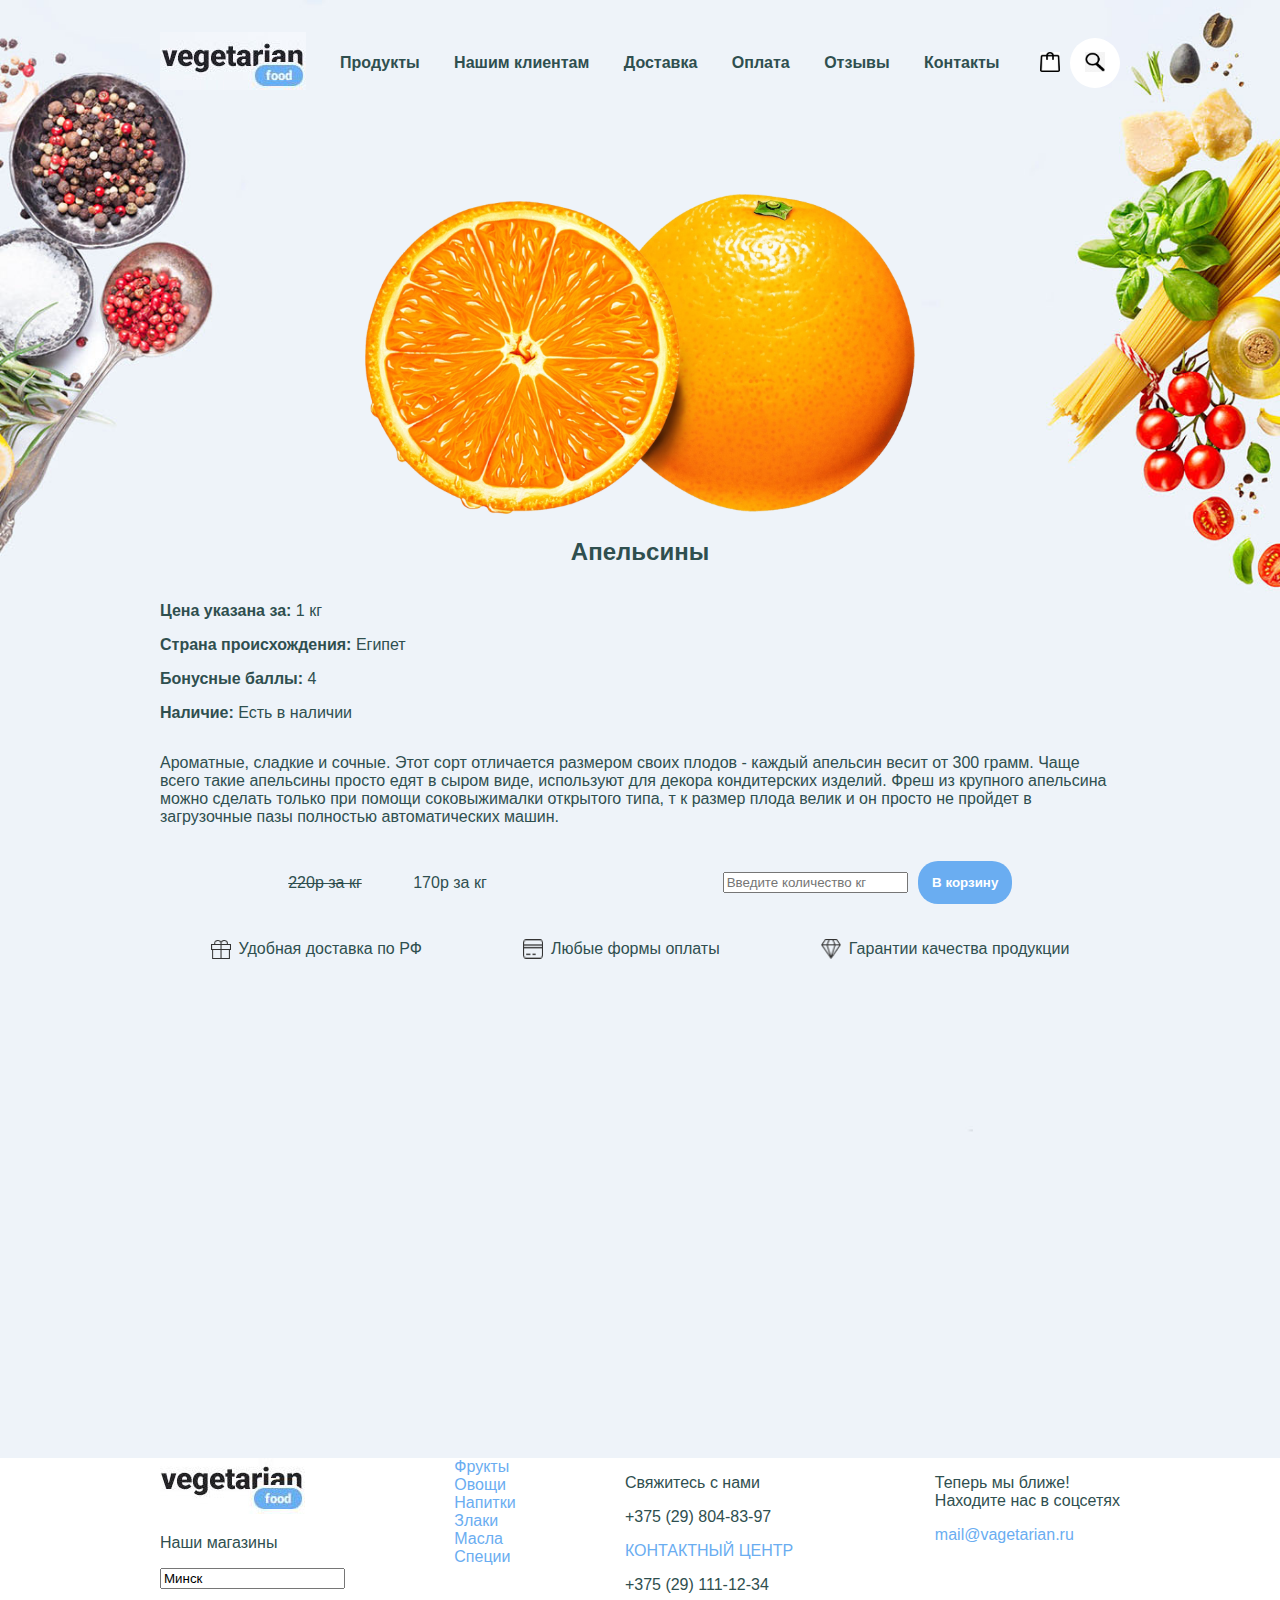
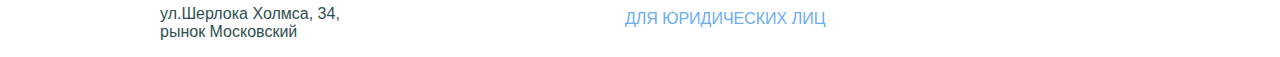
==== card/index.html @ f7757e93 "veg" ====
<!DOCTYPE HTMl>
<html lang="ru">

<head>
    <meta charset="utf-8" />
    <meta name="viewport" content="width=device-width, initial-scale=1.0">
    <title>Vegetarian food</title>
    <link rel="stylesheet" href="../css/style.css" />
    <link rel="stylesheet" type="text/css" href="../slider/slick-1.8.1/slick/slick.css" />
    <link rel="stylesheet" type="text/css" href="../slider/slick-1.8.1/slick/slick-theme.css" />


    <script type="text/javascript" src="../js/jquery/jquery-3.4.1.min.js"></script>
    <script type="text/javascript" src="../js/jquery/jquery-migrate-3.1.0.js"></script>
    <script type="text/javascript" src="../slider/slick-1.8.1/slick/slick.js"></script>
    <script type="text/javascript" src="../slider/slick-1.8.1/slick/slick.min.js"></script>
    <script src="../js/common.js"></script>
</head>

<body>
    <header>
        <div class="container">
            <div class="header-logo logo">
                <a href="../index.html">
                    <img src="../img/logo2.jpg" alt="" class="logo__img">
                </a>
            </div>
            <nav class="header-menu">
                <a href="../products/index.html">Продукты</a>
                <a href="">Нашим клиентам</a>
                <a href="">Доставка</a>
                <a href="">Оплата</a>
                <a href="">Отзывы</a>
                <a href="">Контакты</a>
            </nav>
            <div class="header-btns">
                <button class="header-btns__busket busket">
                    <img src="../img/busket.png" alt="" class="busket__img">
                </button>
                <button class="_theme-btn-white search">
                    <img src="../img/search.png" alt="" class="search__img">
                </button>
            </div>
        </div>
    </header>

    <main class="card_main">
        <div class="container">
            <article class="card">
                <section class="card_image">
                    <img src="../img/orange.png" alt="" srcset="">
                </section>

                <section class="card_text">
                    <h2 class="card_text_title">Апельсины</h2>
                    <div class="card_text_info">
                        <p><span class="card_text_info_bold">Цена указана за:</span> 1 кг</p>
                        <p><span class="card_text_info_bold">Страна происхождения:</span> Египет</p>
                        <p><span class="card_text_info_bold">Бонусные баллы:</span> 4</p>
                        <p><span class="card_text_info_bold">Наличие:</span> Есть в наличии</p>
                    </div>
                    <p class="card_text_subinfo">
                        Ароматные, сладкие и сочные. Этот сорт отличается размером своих плодов - каждый апельсин весит от 300 грамм. Чаще всего такие апельсины просто едят в сыром виде, используют для декора кондитерских изделий. Фреш из крупного апельсина можно сделать только
                        при помощи соковыжималки открытого типа, т к размер плода велик и он просто не пройдет в загрузочные пазы полностью автоматических машин.
                    </p>
                </section>

                <section class="card_sideinfo">
                    <div class="card_sideinfo_price">
                        <p class="card_sideinfo_price_first">220р за кг</p>
                        <p class="card_sideinfo_price_second">170р за кг</p>
                    </div>

                    <div class="card_sideinfo_buttons">
                        <form action="" method="POST">
                            <input class="num_product" type="text" name="num_product" id="" placeholder="Введите количество кг" required>
                            <input class="to_bucket _theme-btn" type="submit" value="В корзину">
                        </form>
                    </div>
                </section>

                <section class="card_advantages">
                    <div class="card_sidebar_advantage">
                        <img src="../img/gift.png" alt="" srcset="">
                        <p class="card_sidebar_advantage_text">Удобная доставка по РФ</p>
                    </div>

                    <div class="card_sidebar_advantage">
                        <img src="../img/bank_card.png" alt="" srcset="">
                        <p class="card_sidebar_advantage_text">Любые формы оплаты</p>
                    </div>

                    <div class="card_sidebar_advantage">
                        <img src="../img/jewelry.png" alt="" srcset="">
                        <p class="card_sidebar_advantage_text">Гарантии качества продукции</p>
                    </div>
                </section>
            </article>

            <article class="video">
                <div class="video_content">
                    <iframe width="560" height="315" src="https://www.youtube.com/embed/qL4DkyEAYHY" frameborder="0" allow="accelerometer; autoplay; encrypted-media; gyroscope; picture-in-picture" allowfullscreen></iframe>
                </div>
            </article>
        </div>
    </main>

    <footer>
        <div class="container">
            <article class="footer-block">
                <section class="footer-geo">
                    <div class="logo">
                        <a href="../index.html">
                            <img src="../img/logo.jpg" alt="" class="logo__img">
                        </a>
                    </div>
                    <p class="footer-geo__text">Наши магазины</p>
                    <input type="text" class="footer-geo__town" value="Минск">
                    <div class="geo-address">
                        <i class="geo-address-icon"></i>
                        <p class="geo-address__text">ул.Шерлока Холмса, 34,<br> рынок Московский</p>
                    </div>
                </section>
                <section class="footer-assortiment">
                    <a href="" class="footer-assortiment__a">Фрукты</a>
                    <a href="" class="footer-assortiment__a">Овощи</a>
                    <a href="" class="footer-assortiment__a">Напитки</a>
                    <a href="" class="footer-assortiment__a">Злаки</a>
                    <a href="" class="footer-assortiment__a">Масла</a>
                    <a href="" class="footer-assortiment__a">Специи</a>
                </section>
                <section class="footer-contacts1">
                    <p>Свяжитесь с нами</p>
                    <p class="footer-contacts1__number">+375 (29) 804-83-97</p>
                    <a href="">КОНТАКТНЫЙ ЦЕНТР</a>
                    <p class="footer-contacts1__number">+375 (29) 111-12-34</p>
                    <a href="">ДЛЯ ЮРИДИЧЕСКИХ ЛИЦ</a>
                </section>
                <section class="footer-contacts2">
                    <div class="contacts-icons">
                        <i></i>
                        <i></i>
                        <i></i>
                    </div>
                    <p>Теперь мы ближе!<br>Находите нас в соцсетях</p>
                    <div class="contacts-mail">
                        <i></i>
                        <a href="">mail@vagetarian.ru</a>
                    </div>
                </section>
            </article>
        </div>
    </footer>
</body></html>
---- css/style.css ----
html,
body {
    margin: 0;
    padding: 0;
}

body {
    background-image: url(../img/bg.jpg);
    background-repeat: no-repeat;
    background-size: 100%;
    background-color: #eef3f9;
    font-family: 'Roboto', sans-serif;
    color: darkslategray;
}

.container {
    width: 960px;
    margin: 0 auto;
}

a {
    color: #6aadf1;
    text-decoration: none;
}

header {
    margin: 2em 0;
    display: flex;
    justify-content: space-between;
    align-items: center;
}

header .container {
    display: flex;
    justify-content: space-between;
    align-items: center;
}

.header-menu a {
    color: darkslategray;
    text-decoration: none;
    font-weight: bold;
    margin: 15px;
}

.header-btns__busket {
    border: 0;
    background: 0;
}

.busket__img,
.search__img,
._theme-btn-look-img {
    width: 20px;
    height: 20px;
    margin: 0 auto;
}

/*Стили для главной*/

.main-head .card-basket .card-busket__btn {
    position: absolute;
    top: 210px;
    left: 55px;
}

._theme-btn-white {
    background-color: white;
    border: 0;
    height: 50px;
    width: 50px;
    border-radius: 50%;
    cursor: pointer;
}

.main-title {
    text-align: center;
    margin-bottom: 50px;
}

.main-title__h1 {
    font-size: 1.5em;
    font-weight: 200;
    margin-bottom: 0;
}

.main-title__description {
    font-size: 12px;

}

.main-select {
    margin-bottom: 30px;
}

.card-slider {
    margin-left: 10px;
}

.discounts-information {
    background-color: #eef3f9;
    display: flex;
    justify-content: space-between;
    align-items: center;
    border-radius: 15px;
    height: 180px;
    margin: 80px 0;
}

.recipes {
    margin: 0 auto;
}

.recipe-head {
    display: flex;
    justify-content: space-between;
    align-items: center;
}

.recipe-card {
    display: block;
    height: 322px;
    margin-bottom: 15px;
}

.recipe-card__img {
    width: 310px;
    height: 210px;
    border-radius: 5px;
}

.recipe-body {
    display: flex;
    flex-direction: column;
}

.recipe-row {
    display: flex;
    flex-direction: row;
    flex-wrap: wrap;
    justify-content: space-between;
    align-items: center;
}

.recipe-card-text {
    display: flex;
    align-items: center;
}

.recipe-card__h3 {
    max-width: 240px;
    margin: 0;
}

.client {
    background-image: url(../img/abstract.png);
    background-repeat: no-repeat;
    background-size: 100%;
}

.client-card {
    height: 450px;
    padding: 50px 0 0 0;
}

.client-card-body {
    display: flex;
    justify-content: space-between;
    margin-top: 45px;
}

.client-card-example {
    width: 460px;
    display: flex;
    flex-direction: column;
    border-radius: 7px;
    align-items: center;
    background-color: #eef3f9;
    padding-bottom: 40px;
}

.client-text {
    display: flex;
}

.client-button {
    position: relative;
}

.client-button__btn {
    border-top: solid 5px white;
    position: absolute;
    right: -52px;
    bottom: -55px;
}

.client-description {
    text-align: center;
}

.client-questions {
    position: relative;
    display: flex;
    height: 337px;
}

.questions-left {
    display: flex;
    flex-direction: column;
    justify-content: center;
    margin-right: 100px;
}

.questions-input {
    background-color: white;
    color: darkgrey;
    border: 0;
    border-radius: 3px;
    padding: 22px;
    width: 222px;
}

.questions-img__img {
    display: block;
    position: absolute;
    z-index: 20;
    height: 380px;
    width: 220px;
    bottom: 1px;
}

.audio {
    position: fixed;
    width: 100%;
    height: 60px;
    bottom: 0;
    left: 0;
    background: 0;
    z-index: 10000;
}

.audio audio {
    width: 100%;
}

/*Заканчиваются стили для главной*/


.products-select {
    display: flex;
    justify-content: space-between;
    margin-bottom: 1em;
}

.products-selection {
    display: flex;
    align-items: center;
    justify-content: center;
    flex-wrap: wrap;
}

.products-selection__btn {
    margin: 7px;
    background-color: white;
    color: lightslategray;
}

._theme-btn {
    background-color: #6aadf1;
    color: white;
    font-weight: bold;
    border: 0;
    border-radius: 20px;
    cursor: pointer;
    padding: 14px;
}

.products-cards {
    display: flex;
    flex-wrap: wrap;
    justify-content: space-between;
}

.product-card {
    background-color: #fff;
    border-radius: 15px;
    width: 196px;
    margin-bottom: 2.2em;
    position: relative;
    display: flex;
    flex-direction: column;
    justify-content: space-between;
    align-items: center;

}

.card-tags {
    margin: 10px 0;
}

.card-tags__discount {
    background-color: #fd8b4d;
    color: white;
    font-weight: bold;
    border: 0;
    border-radius: 3px;
}

.card-tags__popular {
    background-color: #6aadf1;
    color: white;
    font-weight: bold;
    border: 0;
    border-radius: 3px;
}

.card-img {
    height: 100px;
    width: 150px;
    cursor: pointer;
}

.card-img img {
    height: 100px;
    width: 150px;
}

.card-description {
    text-align: center;
}

.card-name {
    margin-bottom: 3px;
    font-weight: bold;
}

.card-cost {
    font-size: 12px;
    margin-bottom: 30px;
    margin-top: 0;
}

.busket {
    cursor: pointer;
}

.busket:hover {
    background-color: #6aadf1;
}

.card-busket__btn {
    position: absolute;
    top: 193px;
    left: 70px;
    background-color: white;
    border: 0;
    height: 50px;
    width: 50px;
    border-radius: 50%;
}

.discounts {
    background-image: url(../img/discounts.jpg);
    background-size: 100%;
    background-repeat: no-repeat;
    background-color: #fff;
}

.discounts-product {
    display: flex;
    flex-direction: column;
    justify-content: space-between;
}

.discounts-title {
    display: flex;
    justify-content: space-between;
    align-items: center;
}

.discounts-title-button__btn,
.history-header__btn ._theme-btn-blue {
    background-color: #6aadf1;
    color: white;
}

.discounts-body {
    display: flex;
    justify-content: space-between;
    flex-wrap: wrap;
    margin-bottom: 40px;
}

.discounts-cards1,
.discounts-cards2,
.discounts-cards3 {
    display: flex;
    flex-direction: column;
}

.discounts-cards2,
.discounts-cards3 {
    margin-left: 20px;
}

.discount-card {
    display: flex;
    border: solid 2px #eef2f5;
    border-radius: 10px;
    background-color: #fff;
    margin-top: 20px;
}

hr {
    width: 20px;
    align-self: flex-start;
}

.discount-card-big {
    background-color: #eef3f9;
    flex-direction: column;
}

.discount-card__img {
    height: 100px;
    width: 100px;
}

#img-popular {
    height: 150px;
    width: 260px;
}

.discount-card-text__title {
    font-weight: bold;
}

.discount-card-btn {
    display: flex;
    flex-direction: column;
    align-items: flex-end;

}

._theme-section-btn-look {
    margin: 0 auto;
}

._theme-btn-look {
    display: flex;
    align-items: center;
    justify-content: space-evenly;
    background-color: #8ad377;
    border: 0;
    border-radius: 20px;
    padding: 14px;
    margin: 0 auto;
    color: white;
    font-weight: bold;
}

.history {
    width: 1148px;
    height: 320px;
    margin: 0 auto;
}

.history-article {
    display: flex;
    flex-direction: column;
    justify-content: space-around;
    height: 240px;
}

.history-header {
    display: flex;
    justify-content: space-between;
    align-items: center;
}

.multiple-item {
    background-color: #fff;
    margin-right: 1em;
    border-radius: 15px;
    padding: 10px;
}

.slider-fruits {
    width: 80px;
    height: 80px;
    margin: 0 auto;
}

/* Тут начинаются стили для карточки товара */

.card {
    margin-bottom: 100px;
}

.card_main {
    margin: 100px 0 65px;
}

.card_image {
    text-align: center;
}

.card_image img {
    width: 550px;
}

.card_text {
    display: flex;
    flex-direction: column;
}

.card_text_title {
    text-align: center;
}

.card_text_info_bold {
    font-weight: bold;
}

.card_sideinfo {
    display: flex;
    justify-content: space-around;
}

.card_sideinfo_price {
    display: flex;
    width: 250px;
    justify-content: space-around;
}

.card_sideinfo_price_first {
    text-decoration: line-through;
}

.card_sideinfo_buttons {
    display: flex;
    width: 300px;
}

.card_sideinfo_buttons form {
    display: flex;
    align-items: center;
    width: 100%;
    justify-content: space-around;
}

.card_advantages {
    display: flex;
    justify-content: space-around;
}

.card_sidebar_advantage {
    display: flex;
}

.card_sidebar_advantage img {
    width: 20px;
    height: 20px;
    align-self: center;
}

.card_sidebar_advantage_text {
    align-self: center;
    margin-left: 0.5em;
}

.card_text,
.card_sideinfo {
    margin-bottom: 1em;
}

.video_content {
    text-align: center;
}


/* Тут заканчиваются стили для карточки товара */


footer {
    background-color: #fff;
}

.footer-block {
    display: flex;
    justify-content: space-between;
    flex-wrap: wrap;
}

.footer-assortiment {
    display: flex;
    flex-direction: column;
}

@media (max-width: 1200px) {
    .container {
        width: 960px;
    }

    .history {
        width: 1080px;
    }
}

@media (max-width: 992px) {
    .container {
        width: 720px;
    }

    .history {
        width: 840px;
    }

    .questions-img {
        display: none;
    }
}

@media (max-width: 768px) {
    .container {
        width: 540px;
    }

    .history {
        width: 660px;
    }

    .questions-img {
        display: none;
    }
}

@media (max-width: 540px) {
    .container {
        width: auto;
    }

    .history {
        width: auto;
    }

    .questions-img {
        display: none;
    }
}
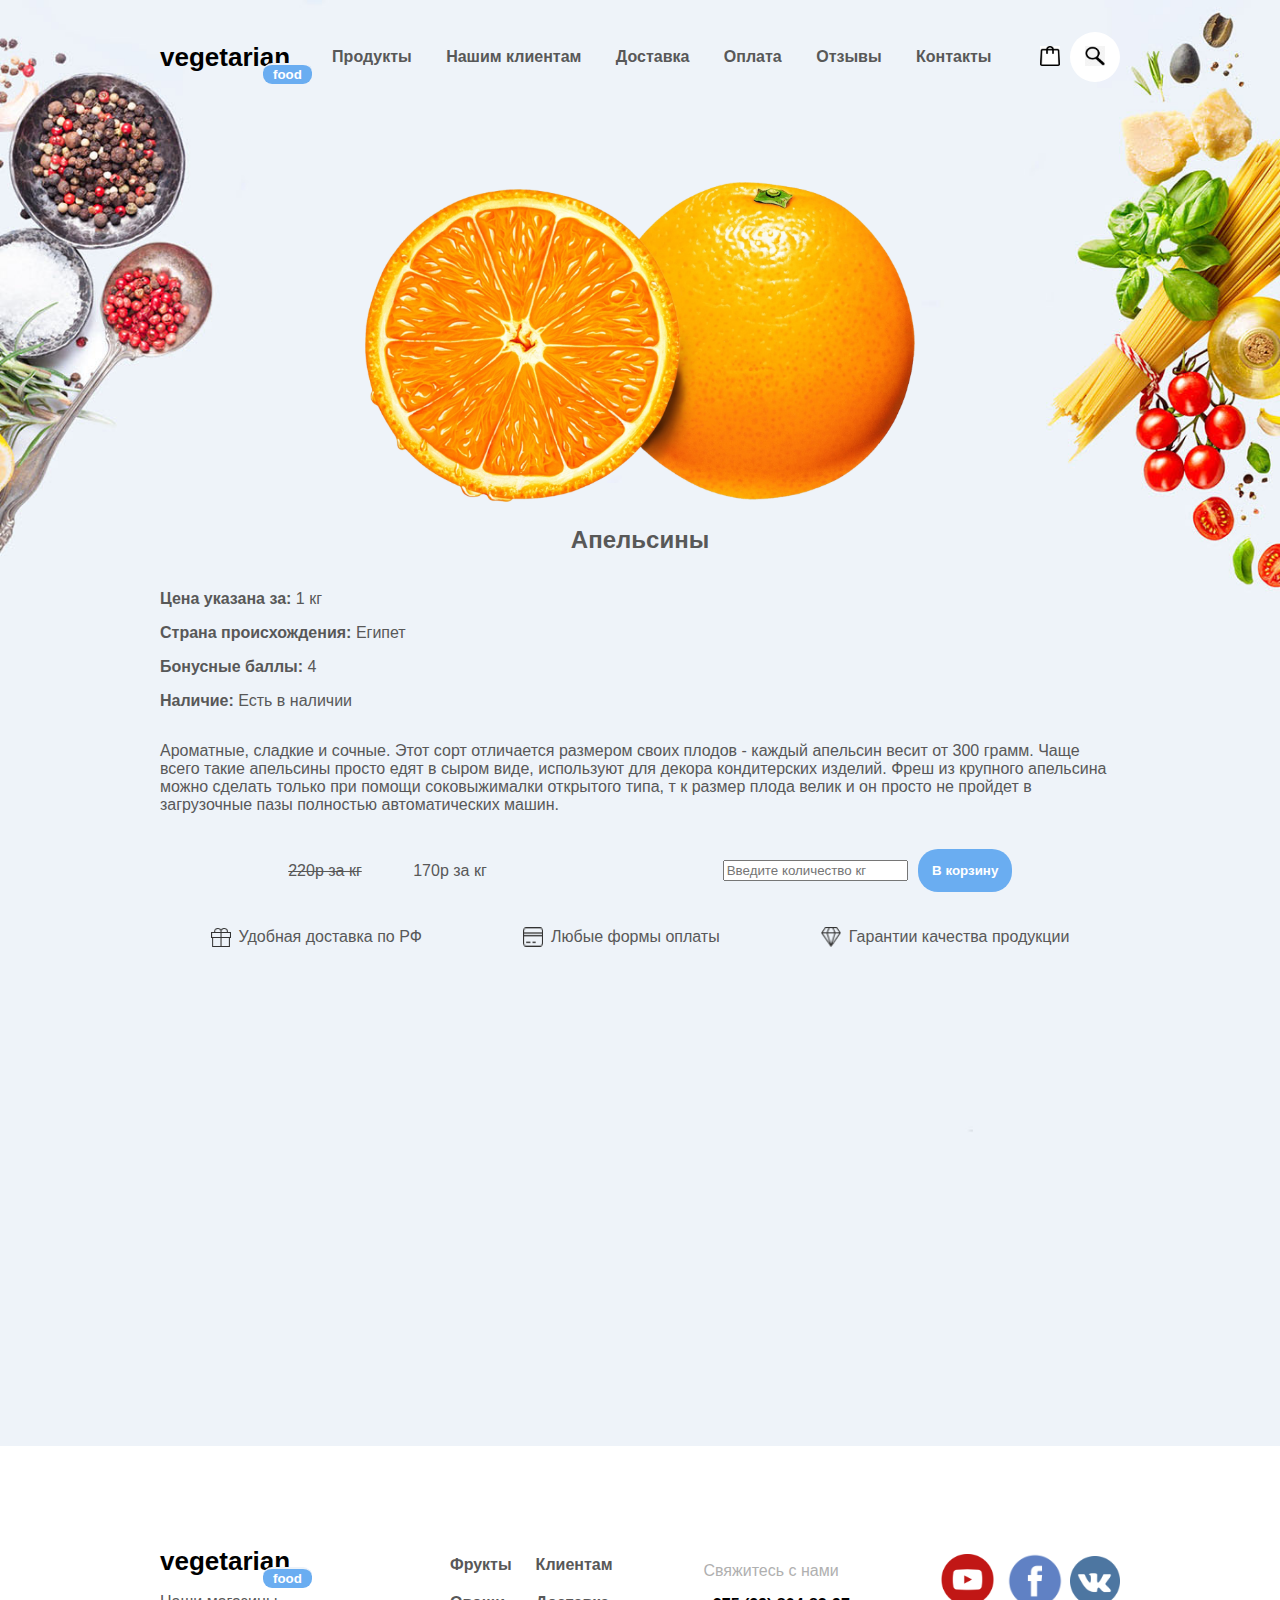
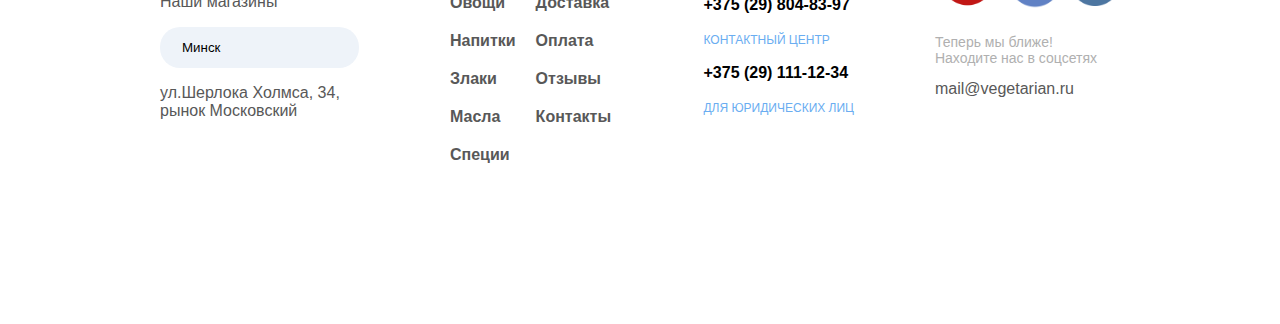
==== commit f6bef0b3: "veg_two" ====
--- a/card/index.html
+++ b/card/index.html
@@ -8,6 +8,7 @@
     <link rel="stylesheet" href="../css/style.css" />
     <link rel="stylesheet" type="text/css" href="../slider/slick-1.8.1/slick/slick.css" />
     <link rel="stylesheet" type="text/css" href="../slider/slick-1.8.1/slick/slick-theme.css" />
+    <link rel="stylesheet" href="/fonts/Proxima%20Nova.ttf">
 
 
     <script type="text/javascript" src="../js/jquery/jquery-3.4.1.min.js"></script>
@@ -20,10 +21,9 @@
 <body>
     <header>
         <div class="container">
-            <div class="header-logo logo">
-                <a href="../index.html">
-                    <img src="../img/logo2.jpg" alt="" class="logo__img">
-                </a>
+            <div class="logo">
+                <a href="../index.html" class="logo__a">vegetarian</a>
+                <a href="../index.html"><button class="logo__btn">food</button></a>
             </div>
             <nav class="header-menu">
                 <a href="../products/index.html">Продукты</a>
@@ -110,9 +110,8 @@
             <article class="footer-block">
                 <section class="footer-geo">
                     <div class="logo">
-                        <a href="../index.html">
-                            <img src="../img/logo.jpg" alt="" class="logo__img">
-                        </a>
+                        <a href="../index.html" class="logo__a">vegetarian</a>
+                        <a href="../index.html"><button class="logo__btn">food</button></a>
                     </div>
                     <p class="footer-geo__text">Наши магазины</p>
                     <input type="text" class="footer-geo__town" value="Минск">
@@ -122,15 +121,25 @@
                     </div>
                 </section>
                 <section class="footer-assortiment">
-                    <a href="" class="footer-assortiment__a">Фрукты</a>
-                    <a href="" class="footer-assortiment__a">Овощи</a>
-                    <a href="" class="footer-assortiment__a">Напитки</a>
-                    <a href="" class="footer-assortiment__a">Злаки</a>
-                    <a href="" class="footer-assortiment__a">Масла</a>
-                    <a href="" class="footer-assortiment__a">Специи</a>
+                    <div class="footer-assortiment1">
+                        <a href="" class="footer-assortiment__a _theme-footer-text">Фрукты</a>
+                        <a href="" class="footer-assortiment__a _theme-footer-text">Овощи</a>
+                        <a href="" class="footer-assortiment__a _theme-footer-text">Напитки</a>
+                        <a href="" class="footer-assortiment__a _theme-footer-text">Злаки</a>
+                        <a href="" class="footer-assortiment__a _theme-footer-text">Масла</a>
+                        <a href="" class="footer-assortiment__a _theme-footer-text">Специи</a>
+                    </div>
+                    <div class="footer-assortiment2">
+                        <a href="" class="footer-assortiment__a _theme-footer-text">Клиентам</a>
+                        <a href="" class="footer-assortiment__a _theme-footer-text">Доставка</a>
+                        <a href="" class="footer-assortiment__a _theme-footer-text">Оплата</a>
+                        <a href="" class="footer-assortiment__a _theme-footer-text">Отзывы</a>
+                        <a href="" class="footer-assortiment__a _theme-footer-text">Контакты</a>
+                    </div>
+
                 </section>
                 <section class="footer-contacts1">
-                    <p>Свяжитесь с нами</p>
+                    <p class="_theme-light-p footer-contacts1__text">Свяжитесь с нами</p>
                     <p class="footer-contacts1__number">+375 (29) 804-83-97</p>
                     <a href="">КОНТАКТНЫЙ ЦЕНТР</a>
                     <p class="footer-contacts1__number">+375 (29) 111-12-34</p>
@@ -138,17 +147,25 @@
                 </section>
                 <section class="footer-contacts2">
                     <div class="contacts-icons">
-                        <i></i>
-                        <i></i>
-                        <i></i>
+                        <i>
+                            <img src="../img/youtube.png" alt="" class="contacts-icons__youtube contacts-icons__img">
+                        </i>
+                        <i>
+                            <img src="../img/facebook.png" alt="" class="contacts-icons__facebook contacts-icons__img">
+                        </i>
+                        <i>
+                            <img src="../img/vk.png" alt="" class="contacts-icons__vk contacts-icons__img">
+                        </i>
                     </div>
-                    <p>Теперь мы ближе!<br>Находите нас в соцсетях</p>
+                    <p class="_theme-light-p footer-contacts2__text">Теперь мы ближе!<br>Находите нас в соцсетях</p>
                     <div class="contacts-mail">
                         <i></i>
-                        <a href="">mail@vagetarian.ru</a>
+                        <a class="contacts-mail__a" href="">mail@vegetarian.ru</a>
                     </div>
                 </section>
             </article>
         </div>
     </footer>
-</body></html>+</body>
+
+</html>
--- a/css/style.css
+++ b/css/style.css
@@ -9,8 +9,8 @@
     background-repeat: no-repeat;
     background-size: 100%;
     background-color: #eef3f9;
-    font-family: 'Roboto', sans-serif;
-    color: darkslategray;
+    font-family: 'Proxima Nova', sans-serif;
+    color: #585858;
 }
 
 .container {
@@ -19,10 +19,22 @@
 }
 
 a {
+    /*    color: #6aadf1;*/
+    text-decoration: none;
+    cursor: pointer;
+}
+._theme-title{
+    color: #303030;
+    font-size: 22px;
+    font-weight: bold;
+    margin-bottom: 0;
+}
+._theme-description{
     color: #6aadf1;
-    text-decoration: none;
-}
-
+    font-weight: 700;
+    font-size: 11px;
+    letter-spacing: 3px;
+}
 header {
     margin: 2em 0;
     display: flex;
@@ -36,8 +48,32 @@
     align-items: center;
 }
 
+.logo {
+    position: relative;
+}
+
+.logo__a {
+    font-size: 26px;
+    font-weight: 800;
+    color: black;
+}
+
+.logo__btn {
+    border: 0;
+    border-top: solid 2px #eef3f9;
+    border-radius: 9px;
+    padding: 2px 10px;
+    color: white;
+    font-weight: bold;
+    background-color: #6aadf1;
+    position: absolute;
+    bottom: -11px;
+    left: 103px;
+    cursor: pointer;
+}
+
 .header-menu a {
-    color: darkslategray;
+    color: #585858;
     text-decoration: none;
     font-weight: bold;
     margin: 15px;
@@ -79,14 +115,10 @@
 }
 
 .main-title__h1 {
-    font-size: 1.5em;
+    color: #303030;
+    font-size: 1.7em;
     font-weight: 200;
     margin-bottom: 0;
-}
-
-.main-title__description {
-    font-size: 12px;
-
 }
 
 .main-select {
@@ -105,6 +137,24 @@
     border-radius: 15px;
     height: 180px;
     margin: 80px 0;
+}
+
+.discounts-information-img {
+    display: flex;
+    position: relative;
+}
+
+.discounts-information-img__img1 {
+    width: 150px;
+    height: 180px;
+}
+
+.discounts-information-img__img2 {
+    position: absolute;
+    width: 200px;
+    height: 250px;
+    bottom: -114px;
+    left: -195px;
 }
 
 .recipes {
@@ -587,6 +637,8 @@
 }
 
 .footer-block {
+    padding-top: 100px;
+    padding-bottom: 150px;
     display: flex;
     justify-content: space-between;
     flex-wrap: wrap;
@@ -594,7 +646,73 @@
 
 .footer-assortiment {
     display: flex;
-    flex-direction: column;
+    justify-content: space-between;
+}
+
+.footer-assortiment1,
+.footer-assortiment2 {
+    display: flex;
+    flex-direction: column;
+}
+
+._theme-footer-text {
+    color: #585858;
+    font-weight: bold;
+}
+
+.footer-assortiment__a {
+    margin: 10px;
+}
+
+.footer-geo__town {
+    background-color: #eef3f9;
+    border: 0;
+    border-radius: 20px;
+    padding: 13px 0 13px 22px;
+}
+
+.footer-contacts1__number {
+    color: black;
+    font-weight: bold;
+}
+
+.contacts-icons {
+    display: flex;
+    justify-content: center;
+    align-items: center;
+}
+
+.contacts-icons__youtube {
+    width: 65px;
+    height: 53px;
+}
+
+.contacts-icons__facebook {
+    width: 70px;
+    height: 70px;
+}
+
+.contacts-icons__vk {
+    width: 50px;
+    height: 50px;
+}
+
+._theme-light-p {
+    font-size: 16px;
+    color: #B0B0B0;
+}
+
+.footer-contacts2 p {
+    font-size: 14px;
+}
+
+.footer-contacts1 a {
+    font-size: 12px;
+    color: #6aadf1;
+}
+
+.contacts-mail__a {
+    color: #585858;
 }
 
 @media (max-width: 1200px) {
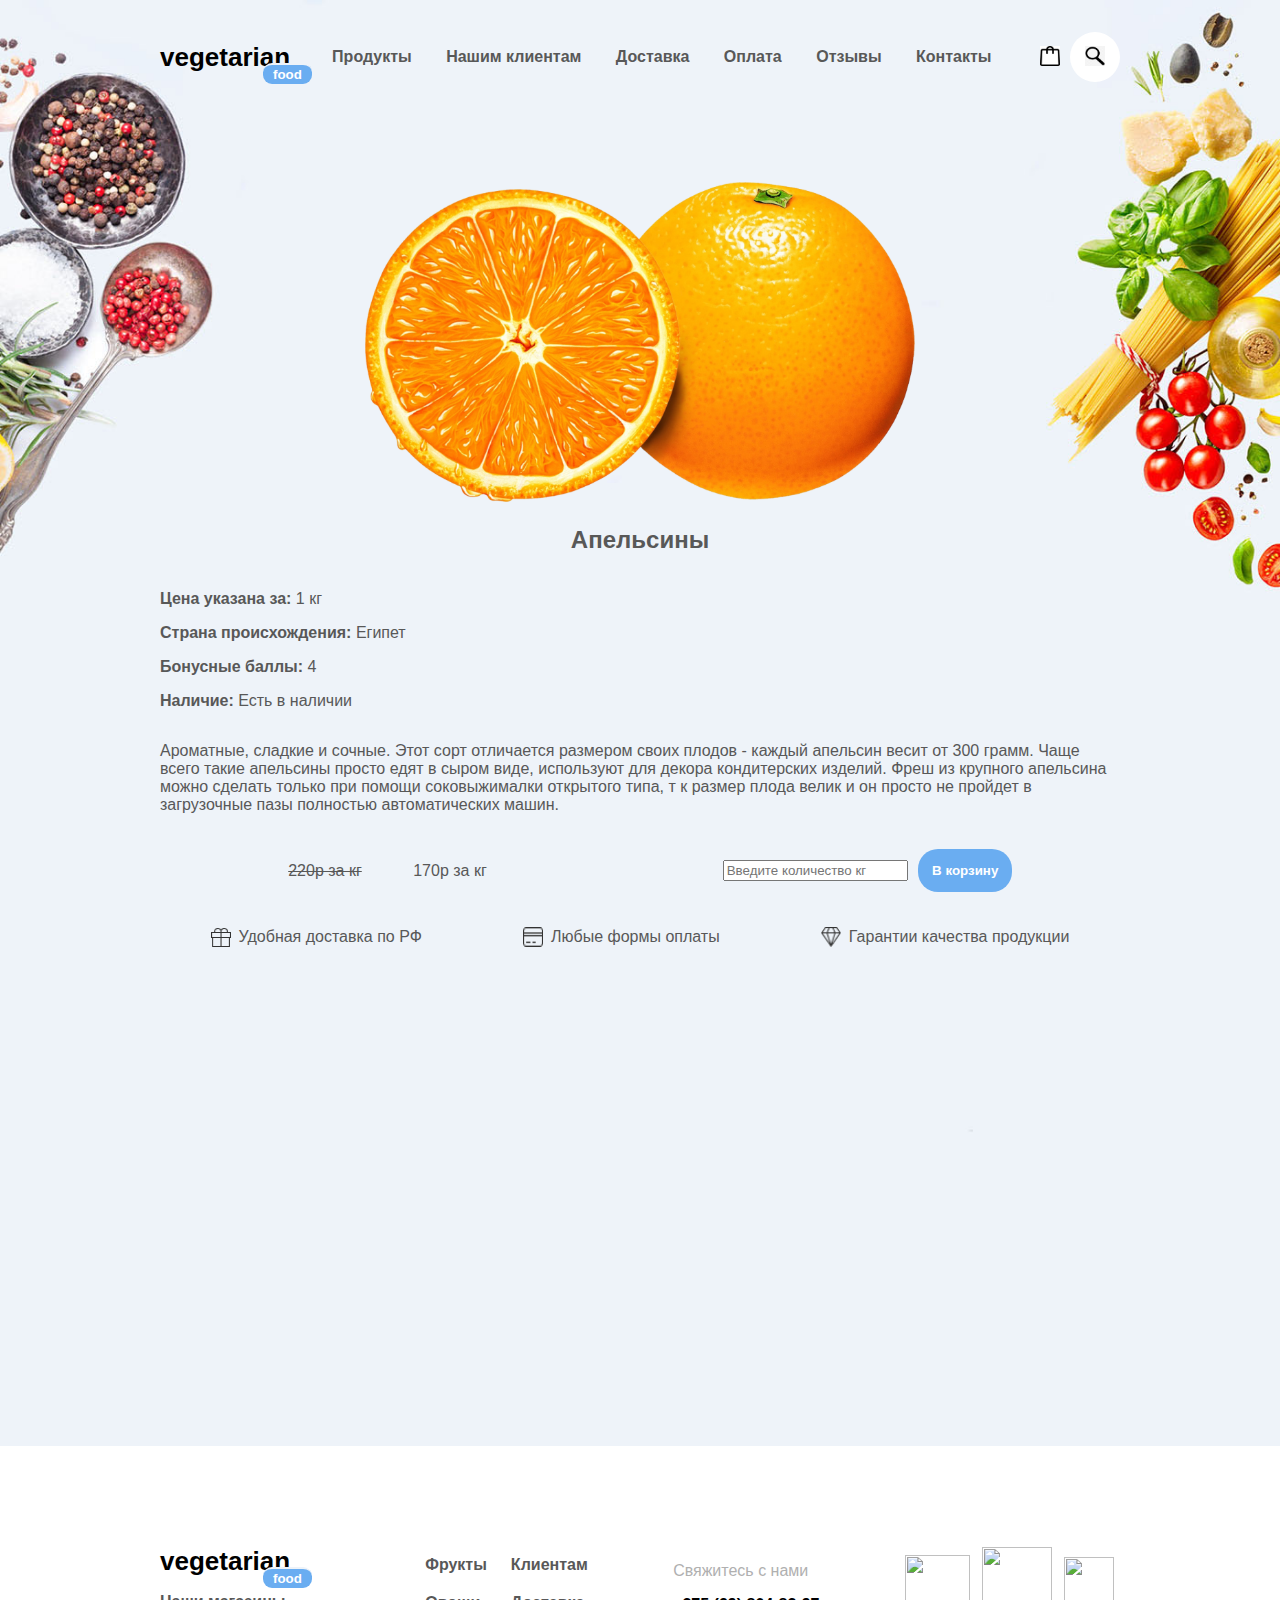
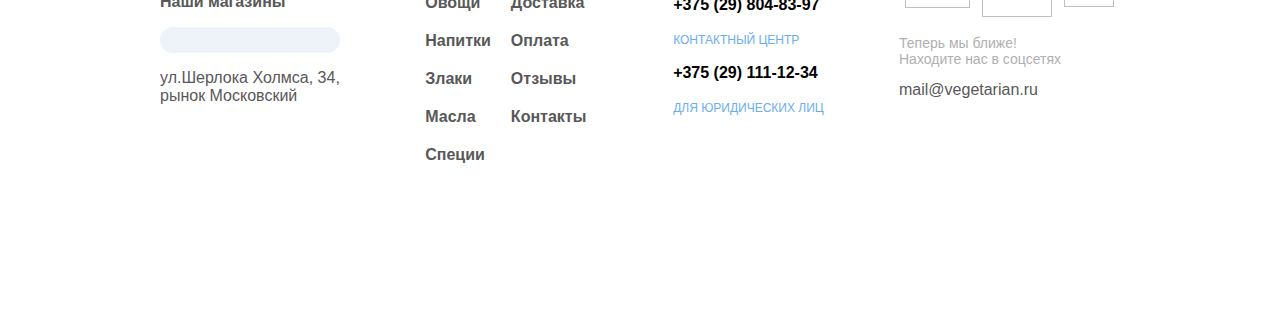
==== commit 058e2c8b: "veg_four" ====
--- a/card/index.html
+++ b/card/index.html
@@ -34,7 +34,7 @@
                 <a href="">Контакты</a>
             </nav>
             <div class="header-btns">
-                <button class="header-btns__busket busket">
+                <button class="header-btns__busket">
                     <img src="../img/busket.png" alt="" class="busket__img">
                 </button>
                 <button class="_theme-btn-white search">
@@ -110,11 +110,11 @@
             <article class="footer-block">
                 <section class="footer-geo">
                     <div class="logo">
-                        <a href="../index.html" class="logo__a">vegetarian</a>
-                        <a href="../index.html"><button class="logo__btn">food</button></a>
+                        <a href="#" class="logo__a">vegetarian</a>
+                        <a href="#"><button class="logo__btn">food</button></a>
                     </div>
-                    <p class="footer-geo__text">Наши магазины</p>
-                    <input type="text" class="footer-geo__town" value="Минск">
+                    <p class="footer-geo__text _theme-footer-text">Наши магазины</p>
+                    <div class="footer-geo__town" id="user-city"></div>
                     <div class="geo-address">
                         <i class="geo-address-icon"></i>
                         <p class="geo-address__text">ул.Шерлока Холмса, 34,<br> рынок Московский</p>
@@ -147,15 +147,21 @@
                 </section>
                 <section class="footer-contacts2">
                     <div class="contacts-icons">
-                        <i>
-                            <img src="../img/youtube.png" alt="" class="contacts-icons__youtube contacts-icons__img">
-                        </i>
-                        <i>
-                            <img src="../img/facebook.png" alt="" class="contacts-icons__facebook contacts-icons__img">
-                        </i>
-                        <i>
-                            <img src="../img/vk.png" alt="" class="contacts-icons__vk contacts-icons__img">
-                        </i>
+                        <button class="contacts-icons__btn">
+                            <i>
+                                <img src="img/youtube.png" alt="" class="contacts-icons__youtube contacts-icons__img">
+                            </i>
+                        </button>
+                        <button class="contacts-icons__btn">
+                            <i>
+                                <img src="img/facebook.png" alt="" class="contacts-icons__facebook contacts-icons__img">
+                            </i>
+                        </button>
+                        <button class="contacts-icons__btn">
+                            <i>
+                                <img src="img/vk.png" alt="" class="contacts-icons__vk contacts-icons__img">
+                            </i>
+                        </button>
                     </div>
                     <p class="_theme-light-p footer-contacts2__text">Теперь мы ближе!<br>Находите нас в соцсетях</p>
                     <div class="contacts-mail">
--- a/css/style.css
+++ b/css/style.css
@@ -19,22 +19,74 @@
 }
 
 a {
-    /*    color: #6aadf1;*/
     text-decoration: none;
     cursor: pointer;
 }
-._theme-title{
+
+button {
+    cursor: pointer;
+}
+
+._theme-title {
     color: #303030;
     font-size: 22px;
     font-weight: bold;
     margin-bottom: 0;
 }
-._theme-description{
+
+._theme-description {
     color: #6aadf1;
     font-weight: 700;
     font-size: 11px;
     letter-spacing: 3px;
 }
+
+._theme-text-dark {
+    color: #303030;
+}
+
+._theme-a-blue {
+    color: #6aadf1;
+}
+
+._theme-light-p {
+    color: #B0B0B0;
+}
+
+._theme-btn {
+    background-color: #6aadf1;
+    color: white;
+    font-weight: bold;
+    border: 0;
+    border-radius: 20px;
+    padding: 14px;
+}
+
+._theme-btn-white {
+    background-color: white;
+    border: 0;
+    height: 50px;
+    width: 50px;
+    border-radius: 50%;
+}
+
+._theme-section-btn-look {
+    margin: 0 auto;
+}
+
+._theme-btn-look {
+    display: flex;
+    align-items: center;
+    justify-content: space-evenly;
+    background-color: #8ad377;
+    border: 0;
+    border-radius: 20px;
+    padding: 14px;
+    margin: 0 auto;
+    color: white;
+    font-weight: bold;
+}
+
 header {
     margin: 2em 0;
     display: flex;
@@ -69,7 +121,6 @@
     position: absolute;
     bottom: -11px;
     left: 103px;
-    cursor: pointer;
 }
 
 .header-menu a {
@@ -92,21 +143,13 @@
     margin: 0 auto;
 }
 
+
 /*Стили для главной*/
 
 .main-head .card-basket .card-busket__btn {
     position: absolute;
     top: 210px;
     left: 55px;
-}
-
-._theme-btn-white {
-    background-color: white;
-    border: 0;
-    height: 50px;
-    width: 50px;
-    border-radius: 50%;
-    cursor: pointer;
 }
 
 .main-title {
@@ -132,7 +175,6 @@
 .discounts-information {
     background-color: #eef3f9;
     display: flex;
-    justify-content: space-between;
     align-items: center;
     border-radius: 15px;
     height: 180px;
@@ -145,8 +187,18 @@
 }
 
 .discounts-information-img__img1 {
+    transform: scale(-1, 1);
     width: 150px;
     height: 180px;
+}
+
+.discounts-information__p {
+    font-size: 14px;
+    margin: 20px;
+}
+
+.main-information {
+    margin: 0 60px;
 }
 
 .discounts-information-img__img2 {
@@ -154,11 +206,15 @@
     width: 200px;
     height: 250px;
     bottom: -114px;
-    left: -195px;
+    left: -47px;
 }
 
 .recipes {
     margin: 0 auto;
+}
+
+.recipe {
+    margin: 60px 0 60px 0;
 }
 
 .recipe-head {
@@ -194,12 +250,33 @@
 
 .recipe-card-text {
     display: flex;
-    align-items: center;
+    justify-content: space-between;
+    align-items: center;
+    font-size: 12px;
+    font-weight: bold;
+}
+
+.recipe-category {
+    display: flex;
+    align-items: baseline;
+}
+
+.recipe-card__like {
+    background: 0;
+    border: solid 1px grey;
+    padding: 10px 10px 5px 10px;
+    border-radius: 50%;
+}
+
+.recipe-card__like-img {
+    width: 15px;
+    height: 15px;
 }
 
 .recipe-card__h3 {
     max-width: 240px;
     margin: 0;
+    font-weight: normal;
 }
 
 .client {
@@ -220,17 +297,47 @@
 }
 
 .client-card-example {
+    position: relative;
     width: 460px;
     display: flex;
     flex-direction: column;
-    border-radius: 7px;
+    border-radius: 12px;
     align-items: center;
     background-color: #eef3f9;
     padding-bottom: 40px;
 }
 
+.client__hr {
+    margin-top: 5%;
+    background-color: #65b0f3;
+    border: 0;
+    width: 50px;
+    height: 2px;
+}
+
 .client-text {
     display: flex;
+    align-items: center;
+}
+
+.client-text__p {
+    text-align: end;
+}
+
+.client-text__price {
+    display: flex;
+    align-items: baseline;
+}
+
+.client-text__cost {
+    color: #65b0f3;
+    font-size: 40px;
+    margin-left: 30px;
+}
+
+.client-text__rub {
+    color: #65b0f3;
+    margin-left: 5px;
 }
 
 .client-button {
@@ -248,6 +355,10 @@
     text-align: center;
 }
 
+.client-description__p {
+    margin-top: 0;
+}
+
 .client-questions {
     position: relative;
     display: flex;
@@ -259,6 +370,10 @@
     flex-direction: column;
     justify-content: center;
     margin-right: 100px;
+}
+
+.questions-left__title {
+    margin: 0;
 }
 
 .questions-input {
@@ -266,8 +381,20 @@
     color: darkgrey;
     border: 0;
     border-radius: 3px;
-    padding: 22px;
+    padding: 17px;
     width: 222px;
+    margin-right: 20px;
+}
+
+.questions-input::placeholder {
+    color: #B0B0B0;
+}
+
+.send-questions {
+    padding: 17px;
+    border: 0;
+    border-radius: 3px;
+    font-weight: bold;
 }
 
 .questions-img__img {
@@ -293,8 +420,21 @@
     width: 100%;
 }
 
+
 /*Заканчиваются стили для главной*/
 
+.crumbs {
+    display: flex;
+    align-items: center;
+}
+
+.crumb {
+    margin: 0 10px;
+}
+
+.crumb:first-child {
+    margin: 0 10px 0 0;
+}
 
 .products-select {
     display: flex;
@@ -315,14 +455,9 @@
     color: lightslategray;
 }
 
-._theme-btn {
+.products-selection__btn:hover {
     background-color: #6aadf1;
     color: white;
-    font-weight: bold;
-    border: 0;
-    border-radius: 20px;
-    cursor: pointer;
-    padding: 14px;
 }
 
 .products-cards {
@@ -341,7 +476,6 @@
     flex-direction: column;
     justify-content: space-between;
     align-items: center;
-
 }
 
 .card-tags {
@@ -371,8 +505,13 @@
 }
 
 .card-img img {
-    height: 100px;
-    width: 150px;
+    height: 112px;
+    width: 134px;
+}
+
+#card-orange__img {
+    height: 80px;
+    width: 134px;
 }
 
 .card-description {
@@ -391,7 +530,7 @@
 }
 
 .busket {
-    cursor: pointer;
+    border: solid 1px lightgrey;
 }
 
 .busket:hover {
@@ -409,6 +548,41 @@
     border-radius: 50%;
 }
 
+.pagination {
+    display: flex;
+    justify-content: center;
+    margin: 20px 0 70px 0;
+}
+
+.pagination__btn {
+    border: 0;
+    background: 0;
+    border-radius: 50%;
+    height: 50px;
+    width: 50px;
+    font-weight: bold;
+}
+
+.pagination__a {
+    color: #303030;
+}
+
+.pagination__btn:hover {
+    background-color: #8ad377;
+}
+
+.pagination__btn:hover>.pagination__a {
+    color: white;
+}
+
+#active {
+    background-color: #8ad377;
+}
+
+#active>.pagination__a {
+    color: white;
+}
+
 .discounts {
     background-image: url(../img/discounts.jpg);
     background-size: 100%;
@@ -429,7 +603,8 @@
 }
 
 .discounts-title-button__btn,
-.history-header__btn ._theme-btn-blue {
+.history-header__btn,
+._theme-btn-blue {
     background-color: #6aadf1;
     color: white;
 }
@@ -455,15 +630,37 @@
 
 .discount-card {
     display: flex;
+    width: 300px;
+    justify-content: space-around;
     border: solid 2px #eef2f5;
     border-radius: 10px;
     background-color: #fff;
     margin-top: 20px;
 }
 
-hr {
+.discount-card-description__hr {
     width: 20px;
     align-self: flex-start;
+}
+
+.discount-card-text {
+    display: flex;
+    justify-content: space-between;
+}
+
+.discount-card-prices__price1 {
+    margin: 0;
+    font-size: 14px;
+    color: indianred;
+}
+
+.price2 {
+    display: flex;
+    font-size: 14px;
+}
+
+.price2__price2 {
+    color: black;
 }
 
 .discount-card-big {
@@ -476,37 +673,23 @@
     width: 100px;
 }
 
+.discounts-button__btn {
+    margin-bottom: 70px;
+}
+
 #img-popular {
     height: 150px;
     width: 260px;
 }
 
 .discount-card-text__title {
-    font-weight: bold;
+    font-weight: 400;
 }
 
 .discount-card-btn {
     display: flex;
     flex-direction: column;
     align-items: flex-end;
-
-}
-
-._theme-section-btn-look {
-    margin: 0 auto;
-}
-
-._theme-btn-look {
-    display: flex;
-    align-items: center;
-    justify-content: space-evenly;
-    background-color: #8ad377;
-    border: 0;
-    border-radius: 20px;
-    padding: 14px;
-    margin: 0 auto;
-    color: white;
-    font-weight: bold;
 }
 
 .history {
@@ -533,7 +716,19 @@
     margin-right: 1em;
     border-radius: 15px;
     padding: 10px;
-}
+    cursor: pointer;
+}
+
+.multiple-item:hover {
+    background-image: url(../img/abstract.png);
+}
+
+
+/*
+.multiple-item:hover > .slider-fruits{
+    display: none;
+}
+*/
 
 .slider-fruits {
     width: 80px;
@@ -541,6 +736,7 @@
     margin: 0 auto;
 }
 
+
 /* Тут начинаются стили для карточки товара */
 
 .card {
@@ -631,7 +827,6 @@
 
 /* Тут заканчиваются стили для карточки товара */
 
-
 footer {
     background-color: #fff;
 }
@@ -669,6 +864,7 @@
     border: 0;
     border-radius: 20px;
     padding: 13px 0 13px 22px;
+    color: #B0B0B0;
 }
 
 .footer-contacts1__number {
@@ -680,6 +876,11 @@
     display: flex;
     justify-content: center;
     align-items: center;
+}
+
+.contacts-icons__btn {
+    background: 0;
+    border: 0;
 }
 
 .contacts-icons__youtube {
@@ -697,11 +898,6 @@
     height: 50px;
 }
 
-._theme-light-p {
-    font-size: 16px;
-    color: #B0B0B0;
-}
-
 .footer-contacts2 p {
     font-size: 14px;
 }
@@ -719,7 +915,6 @@
     .container {
         width: 960px;
     }
-
     .history {
         width: 1080px;
     }
@@ -729,12 +924,10 @@
     .container {
         width: 720px;
     }
-
     .history {
         width: 840px;
     }
-
-    .questions-img {
+    .unvisible {
         display: none;
     }
 }
@@ -743,12 +936,10 @@
     .container {
         width: 540px;
     }
-
     .history {
         width: 660px;
     }
-
-    .questions-img {
+    .unvisible {
         display: none;
     }
 }
@@ -757,12 +948,16 @@
     .container {
         width: auto;
     }
-
     .history {
         width: auto;
     }
-
-    .questions-img {
+    .unvisible {
         display: none;
     }
 }
+
+.main-slider .slick-current,
+.multiple-items .slick-current {
+    opacity: 0.5;
+    transition: 0.5s opacity linear;
+}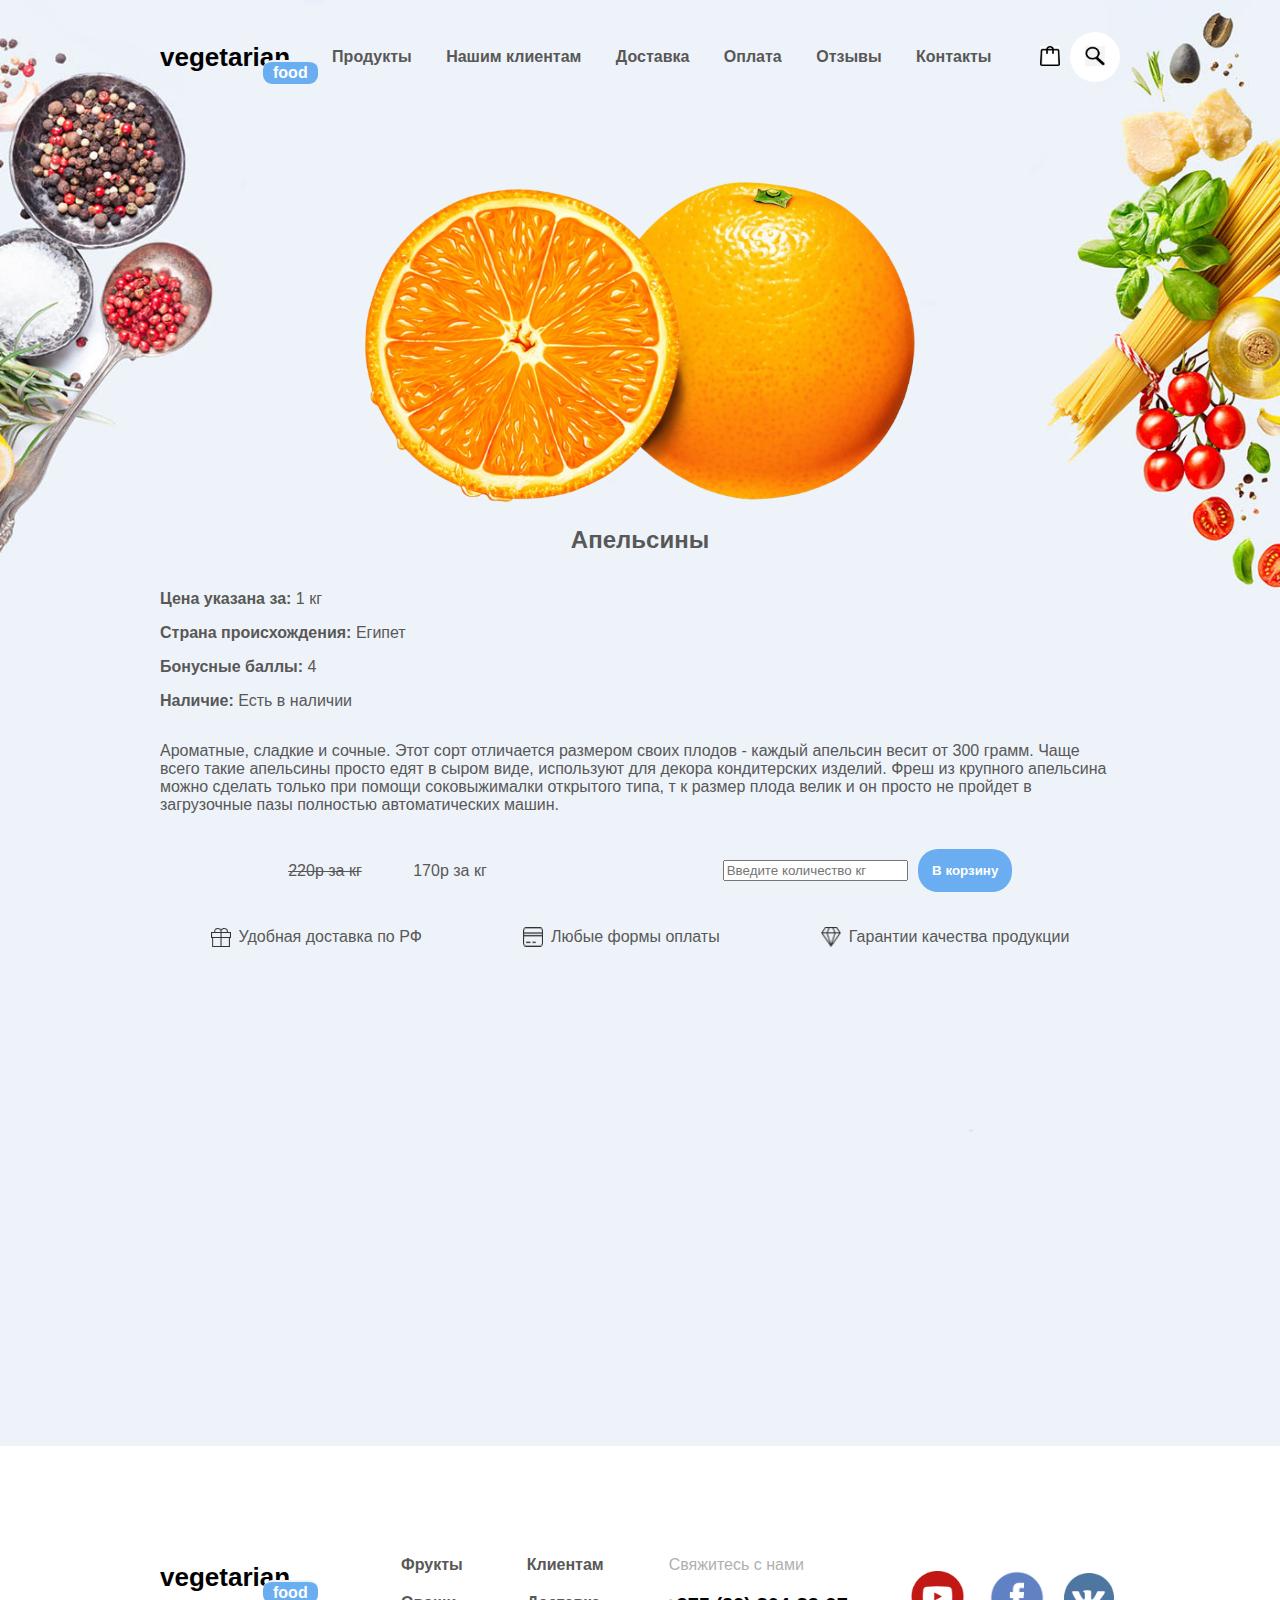
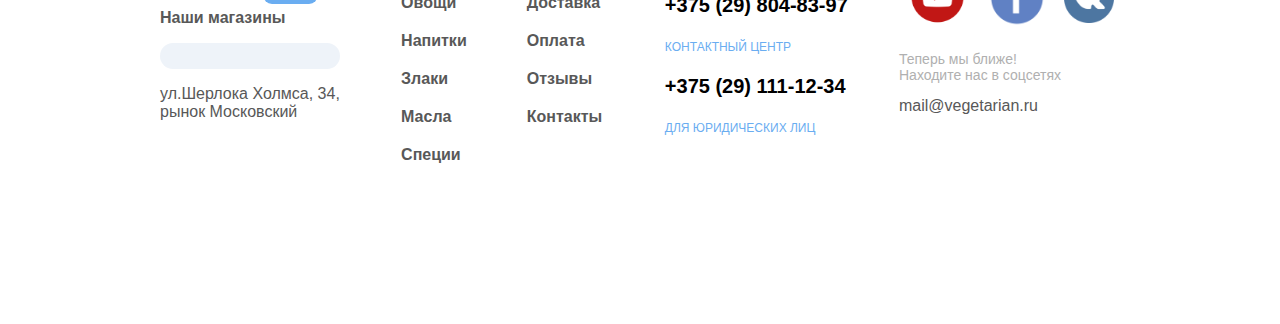
==== commit 8b6618cb: "veg_five" ====
--- a/card/index.html
+++ b/card/index.html
@@ -23,7 +23,7 @@
         <div class="container">
             <div class="logo">
                 <a href="../index.html" class="logo__a">vegetarian</a>
-                <a href="../index.html"><button class="logo__btn">food</button></a>
+                <a href="../index.html" class="logo__btn">food</a>
             </div>
             <nav class="header-menu">
                 <a href="../products/index.html">Продукты</a>
@@ -35,10 +35,10 @@
             </nav>
             <div class="header-btns">
                 <button class="header-btns__busket">
-                    <img src="../img/busket.png" alt="" class="busket__img">
+                    <img src="../img/busket.png" alt="Корзина" class="busket__img">
                 </button>
                 <button class="_theme-btn-white search">
-                    <img src="../img/search.png" alt="" class="search__img">
+                    <img src="../img/search.png" alt="Поиск" class="search__img">
                 </button>
             </div>
         </div>
@@ -48,7 +48,7 @@
         <div class="container">
             <article class="card">
                 <section class="card_image">
-                    <img src="../img/orange.png" alt="" srcset="">
+                    <img src="../img/orange.png" alt="Апельсины" srcset="">
                 </section>
 
                 <section class="card_text">
@@ -81,17 +81,17 @@
 
                 <section class="card_advantages">
                     <div class="card_sidebar_advantage">
-                        <img src="../img/gift.png" alt="" srcset="">
+                        <img src="../img/gift.png" alt="Удобная доставка по РФ" srcset="">
                         <p class="card_sidebar_advantage_text">Удобная доставка по РФ</p>
                     </div>
 
                     <div class="card_sidebar_advantage">
-                        <img src="../img/bank_card.png" alt="" srcset="">
+                        <img src="../img/bank_card.png" alt="Любые формы оплаты" srcset="">
                         <p class="card_sidebar_advantage_text">Любые формы оплаты</p>
                     </div>
 
                     <div class="card_sidebar_advantage">
-                        <img src="../img/jewelry.png" alt="" srcset="">
+                        <img src="../img/jewelry.png" alt="Гарантии качества продукции" srcset="">
                         <p class="card_sidebar_advantage_text">Гарантии качества продукции</p>
                     </div>
                 </section>
@@ -109,69 +109,111 @@
         <div class="container">
             <article class="footer-block">
                 <section class="footer-geo">
-                    <div class="logo">
-                        <a href="#" class="logo__a">vegetarian</a>
-                        <a href="#"><button class="logo__btn">food</button></a>
-                    </div>
-                    <p class="footer-geo__text _theme-footer-text">Наши магазины</p>
-                    <div class="footer-geo__town" id="user-city"></div>
-                    <div class="geo-address">
-                        <i class="geo-address-icon"></i>
-                        <p class="geo-address__text">ул.Шерлока Холмса, 34,<br> рынок Московский</p>
-                    </div>
+                    <ul class="footer-geo__ul">
+                        <li class="footer-geo__li logo">
+                            <a href="../index.html" class="logo__a">vegetarian</a>
+                            <a href="../index.html" class="logo__btn">food</a>
+                        </li>
+                        <li class="footer-geo__li">
+                            <p class="footer-geo__text _theme-footer-text">Наши магазины</p>
+                        </li>
+                        <li class="footer-geo__li">
+                            <div class="footer-geo__town" id="user-city"></div>
+                        </li>
+                        <li class="footer-geo__li">
+                            <div class="geo-address">
+                                <i class="geo-address-icon"></i>
+                                <p class="geo-address__text">ул.Шерлока Холмса, 34,<br> рынок Московский</p>
+                            </div>
+                        </li>
+                    </ul>
                 </section>
                 <section class="footer-assortiment">
-                    <div class="footer-assortiment1">
-                        <a href="" class="footer-assortiment__a _theme-footer-text">Фрукты</a>
-                        <a href="" class="footer-assortiment__a _theme-footer-text">Овощи</a>
-                        <a href="" class="footer-assortiment__a _theme-footer-text">Напитки</a>
-                        <a href="" class="footer-assortiment__a _theme-footer-text">Злаки</a>
-                        <a href="" class="footer-assortiment__a _theme-footer-text">Масла</a>
-                        <a href="" class="footer-assortiment__a _theme-footer-text">Специи</a>
-                    </div>
-                    <div class="footer-assortiment2">
-                        <a href="" class="footer-assortiment__a _theme-footer-text">Клиентам</a>
-                        <a href="" class="footer-assortiment__a _theme-footer-text">Доставка</a>
-                        <a href="" class="footer-assortiment__a _theme-footer-text">Оплата</a>
-                        <a href="" class="footer-assortiment__a _theme-footer-text">Отзывы</a>
-                        <a href="" class="footer-assortiment__a _theme-footer-text">Контакты</a>
-                    </div>
-
+                    <ul class="footer-assortiment1">
+                        <li class="footer-assortiment__li">
+                            <a href="" class="footer-assortiment__a _theme-footer-text">Фрукты</a>
+                        </li>
+                        <li class="footer-assortiment__li">
+                            <a href="" class="footer-assortiment__a _theme-footer-text">Овощи</a>
+                        </li>
+                        <li class="footer-assortiment__li">
+                            <a href="" class="footer-assortiment__a _theme-footer-text">Напитки</a>
+                        </li>
+                        <li class="footer-assortiment__li">
+                            <a href="" class="footer-assortiment__a _theme-footer-text">Злаки</a>
+                        </li>
+                        <li class="footer-assortiment__li">
+                            <a href="" class="footer-assortiment__a _theme-footer-text">Масла</a>
+                        </li>
+                        <li class="footer-assortiment__li">
+                            <a href="" class="footer-assortiment__a _theme-footer-text">Специи</a>
+                        </li>
+                    </ul>
+                    <ul class="footer-assortiment2">
+                        <li class="footer-assortiment__li">
+                            <a href="" class="footer-assortiment__a _theme-footer-text">Клиентам</a>
+                        </li>
+                        <li class="footer-assortiment__li">
+                            <a href="" class="footer-assortiment__a _theme-footer-text">Доставка</a>
+                        </li>
+                        <li class="footer-assortiment__li">
+                            <a href="" class="footer-assortiment__a _theme-footer-text">Оплата</a>
+                        </li>
+                        <li class="footer-assortiment__li">
+                            <a href="" class="footer-assortiment__a _theme-footer-text">Отзывы</a>
+                        </li>
+                        <li class="footer-assortiment__li">
+                            <a href="" class="footer-assortiment__a _theme-footer-text">Контакты</a>
+                        </li>
+                    </ul>
                 </section>
                 <section class="footer-contacts1">
                     <p class="_theme-light-p footer-contacts1__text">Свяжитесь с нами</p>
-                    <p class="footer-contacts1__number">+375 (29) 804-83-97</p>
-                    <a href="">КОНТАКТНЫЙ ЦЕНТР</a>
-                    <p class="footer-contacts1__number">+375 (29) 111-12-34</p>
-                    <a href="">ДЛЯ ЮРИДИЧЕСКИХ ЛИЦ</a>
+                    <ul class="footer-contacts1__ul">
+                        <li class="footer-contacts1__li">
+                            <p class="footer-contacts1__number">+375 (29) 804-83-97</p>
+                        </li>
+                        <li class="footer-contacts1__li">
+                            <a href="">КОНТАКТНЫЙ ЦЕНТР</a>
+                        </li>
+                        <li class="footer-contacts1__li">
+                            <p class="footer-contacts1__number">+375 (29) 111-12-34</p>
+                        </li>
+                        <li class="footer-contacts1__li">
+                            <a href="">ДЛЯ ЮРИДИЧЕСКИХ ЛИЦ</a>
+                        </li>
+                    </ul>
                 </section>
                 <section class="footer-contacts2">
-                    <div class="contacts-icons">
-                        <button class="contacts-icons__btn">
-                            <i>
-                                <img src="img/youtube.png" alt="" class="contacts-icons__youtube contacts-icons__img">
-                            </i>
-                        </button>
-                        <button class="contacts-icons__btn">
-                            <i>
-                                <img src="img/facebook.png" alt="" class="contacts-icons__facebook contacts-icons__img">
-                            </i>
-                        </button>
-                        <button class="contacts-icons__btn">
-                            <i>
-                                <img src="img/vk.png" alt="" class="contacts-icons__vk contacts-icons__img">
-                            </i>
-                        </button>
-                    </div>
-                    <p class="_theme-light-p footer-contacts2__text">Теперь мы ближе!<br>Находите нас в соцсетях</p>
-                    <div class="contacts-mail">
-                        <i></i>
-                        <a class="contacts-mail__a" href="">mail@vegetarian.ru</a>
-                    </div>
+                    <ul>
+                        <li class="footer-contacts2__li">
+                            <div class="contacts-icons">
+                                <button class="contacts-icons__btn">
+                                    <i>
+                                        <img src="../img/youtube.png" alt="youtube" class="contacts-icons__youtube contacts-icons__img">
+                                    </i>
+                                </button>
+                                <button class="contacts-icons__btn">
+                                    <i>
+                                        <img src="../img/facebook.png" alt="facebook" class="contacts-icons__facebook contacts-icons__img">
+                                    </i>
+                                </button>
+                                <button class="contacts-icons__btn">
+                                    <i>
+                                        <img src="../img/vk.png" alt="vk" class="contacts-icons__vk contacts-icons__img">
+                                    </i>
+                                </button>
+                            </div>
+                        </li>
+                        <li class="footer-contacts2__li">
+                            <p class="_theme-light-p footer-contacts2__text">Теперь мы ближе!<br>Находите нас в соцсетях</p>
+                        </li>
+                        <li class="footer-contacts2__li">
+                            <a class="contacts-mail__a" href="">mail@vegetarian.ru</a>
+                        </li>
+                    </ul>
                 </section>
             </article>
         </div>
     </footer>
-</body>
-
-</html>
+</body></html>
--- a/css/style.css
+++ b/css/style.css
@@ -27,6 +27,17 @@
     cursor: pointer;
 }
 
+button:active, 
+button:focus,
+a:active, 
+a:focus,
+input:active,
+input:focus,
+textarea:active,
+textarea:focus{
+  outline: none;
+}
+
 ._theme-title {
     color: #303030;
     font-size: 22px;
@@ -49,6 +60,10 @@
     color: #6aadf1;
 }
 
+._theme-a-blue:hover{
+    text-decoration: underline;
+}
+
 ._theme-light-p {
     color: #B0B0B0;
 }
@@ -60,6 +75,9 @@
     border: 0;
     border-radius: 20px;
     padding: 14px;
+}
+._theme-btn:hover{
+    transform: scale(1.05);
 }
 
 ._theme-btn-white {
@@ -85,6 +103,10 @@
     margin: 0 auto;
     color: white;
     font-weight: bold;
+}
+
+._theme-btn-look:hover{
+    box-shadow: 0 0 10px 5px rgba(221, 221, 221, 0.6);
 }
 
 header {
@@ -148,7 +170,7 @@
 
 .main-head .card-basket .card-busket__btn {
     position: absolute;
-    top: 210px;
+    top: 155px;
     left: 55px;
 }
 
@@ -235,6 +257,10 @@
     border-radius: 5px;
 }
 
+.recipe-card__img:hover{
+    opacity: 0.8;
+}
+
 .recipe-body {
     display: flex;
     flex-direction: column;
@@ -268,6 +294,11 @@
     border-radius: 50%;
 }
 
+.recipe-card__like:hover .recipe-card__like-img{
+    width: 17px;
+    height: 17px;
+}
+
 .recipe-card__like-img {
     width: 15px;
     height: 15px;
@@ -345,7 +376,6 @@
 }
 
 .client-button__btn {
-    border-top: solid 5px white;
     position: absolute;
     right: -52px;
     bottom: -55px;
@@ -384,6 +414,10 @@
     padding: 17px;
     width: 222px;
     margin-right: 20px;
+}
+
+.questions-input:hover{
+    box-shadow: 0 0 10px 5px rgba(221, 221, 221, 0.4);
 }
 
 .questions-input::placeholder {
@@ -439,23 +473,31 @@
 .products-select {
     display: flex;
     justify-content: space-between;
+    align-items: baseline;
     margin-bottom: 1em;
 }
 
 .products-selection {
     display: flex;
-    align-items: center;
     justify-content: center;
+    align-items: center;
     flex-wrap: wrap;
 }
-
-.products-selection__btn {
+.main-selection products-selection__li{
+    background-color: #6aadf1;
+    color: white;
+} 
+
+.products-selection__li {
     margin: 7px;
     background-color: white;
     color: lightslategray;
-}
-
-.products-selection__btn:hover {
+    list-style: none;
+    cursor: pointer;
+    font-size: 13px;
+}
+
+.products-selection__li:hover {
     background-color: #6aadf1;
     color: white;
 }
@@ -478,6 +520,9 @@
     align-items: center;
 }
 
+.product-card:hover{
+    box-shadow: 0 0 10px 5px rgba(221, 221, 221, 0.6);
+}
 .card-tags {
     margin: 10px 0;
 }
@@ -488,6 +533,7 @@
     font-weight: bold;
     border: 0;
     border-radius: 3px;
+    padding: 2px;
 }
 
 .card-tags__popular {
@@ -496,6 +542,7 @@
     font-weight: bold;
     border: 0;
     border-radius: 3px;
+    padding: 2px;
 }
 
 .card-img {
@@ -571,7 +618,7 @@
     background-color: #8ad377;
 }
 
-.pagination__btn:hover>.pagination__a {
+.pagination__btn:hover > .pagination__a {
     color: white;
 }
 
@@ -579,7 +626,7 @@
     background-color: #8ad377;
 }
 
-#active>.pagination__a {
+#active > .pagination__a {
     color: white;
 }
 
@@ -607,6 +654,7 @@
 ._theme-btn-blue {
     background-color: #6aadf1;
     color: white;
+    cursor: pointer;
 }
 
 .discounts-body {
@@ -630,7 +678,9 @@
 
 .discount-card {
     display: flex;
-    width: 300px;
+    width: 270px;
+    height: 114px;
+    padding: 10px 15px;
     justify-content: space-around;
     border: solid 2px #eef2f5;
     border-radius: 10px;
@@ -638,14 +688,34 @@
     margin-top: 20px;
 }
 
+.discount-card:hover{
+     box-shadow: 0 0 10px 5px rgba(221, 221, 221, 0.6);
+}
+
+.discount-card-body{
+    align-self: flex-end
+}
+
+.discount-card .card-tags{
+    position: absolute;
+}
+
 .discount-card-description__hr {
     width: 20px;
     align-self: flex-start;
 }
 
+.discount-card-description__title{
+    margin-top: 0;
+}
+
 .discount-card-text {
     display: flex;
     justify-content: space-between;
+}
+
+.discount-card-prices{
+    margin-right: 15px;
 }
 
 .discount-card-prices__price1 {
@@ -666,12 +736,20 @@
 .discount-card-big {
     background-color: #eef3f9;
     flex-direction: column;
+    position: relative;
+    height: 272px;
 }
 
 .discount-card__img {
     height: 100px;
     width: 100px;
 }
+
+/*
+.discount-card__btn{
+    margin: 0 15px 10px;
+}
+*/
 
 .discounts-button__btn {
     margin-bottom: 70px;
@@ -848,6 +926,7 @@
 .footer-assortiment2 {
     display: flex;
     flex-direction: column;
+    margin: 0;
 }
 
 ._theme-footer-text {
@@ -855,7 +934,8 @@
     font-weight: bold;
 }
 
-.footer-assortiment__a {
+.footer-assortiment__li {
+    list-style: none;
     margin: 10px;
 }
 
@@ -867,9 +947,24 @@
     color: #B0B0B0;
 }
 
+.footer-contacts1__text {
+    text-align: center;
+    margin-top: 10px;
+}
+.footer-geo__ul{
+    padding: 0;
+}
+
+.footer-geo__li,
+.footer-contacts1__li,
+.footer-contacts2__li {
+    list-style: none;
+}
+
 .footer-contacts1__number {
     color: black;
     font-weight: bold;
+    font-size: 20px;
 }
 
 .contacts-icons {
@@ -915,6 +1010,7 @@
     .container {
         width: 960px;
     }
+
     .history {
         width: 1080px;
     }
@@ -924,11 +1020,25 @@
     .container {
         width: 720px;
     }
+
     .history {
         width: 840px;
     }
+
     .unvisible {
         display: none;
+    }
+
+    .products-selection {
+        justify-content: flex-start;
+    }
+
+    .products-cards {
+        justify-content: flex-start;
+    }
+
+    .products-cards .product-card {
+        margin-right: 1em;
     }
 }
 
@@ -936,11 +1046,17 @@
     .container {
         width: 540px;
     }
+
     .history {
         width: 660px;
     }
+
     .unvisible {
         display: none;
+    }
+
+    .products-selection {
+        justify-content: flex-start;
     }
 }
 
@@ -948,11 +1064,17 @@
     .container {
         width: auto;
     }
+
     .history {
         width: auto;
     }
+
     .unvisible {
         display: none;
+    }
+
+    .products-selection {
+        justify-content: flex-start;
     }
 }
 
@@ -960,4 +1082,4 @@
 .multiple-items .slick-current {
     opacity: 0.5;
     transition: 0.5s opacity linear;
-}+}
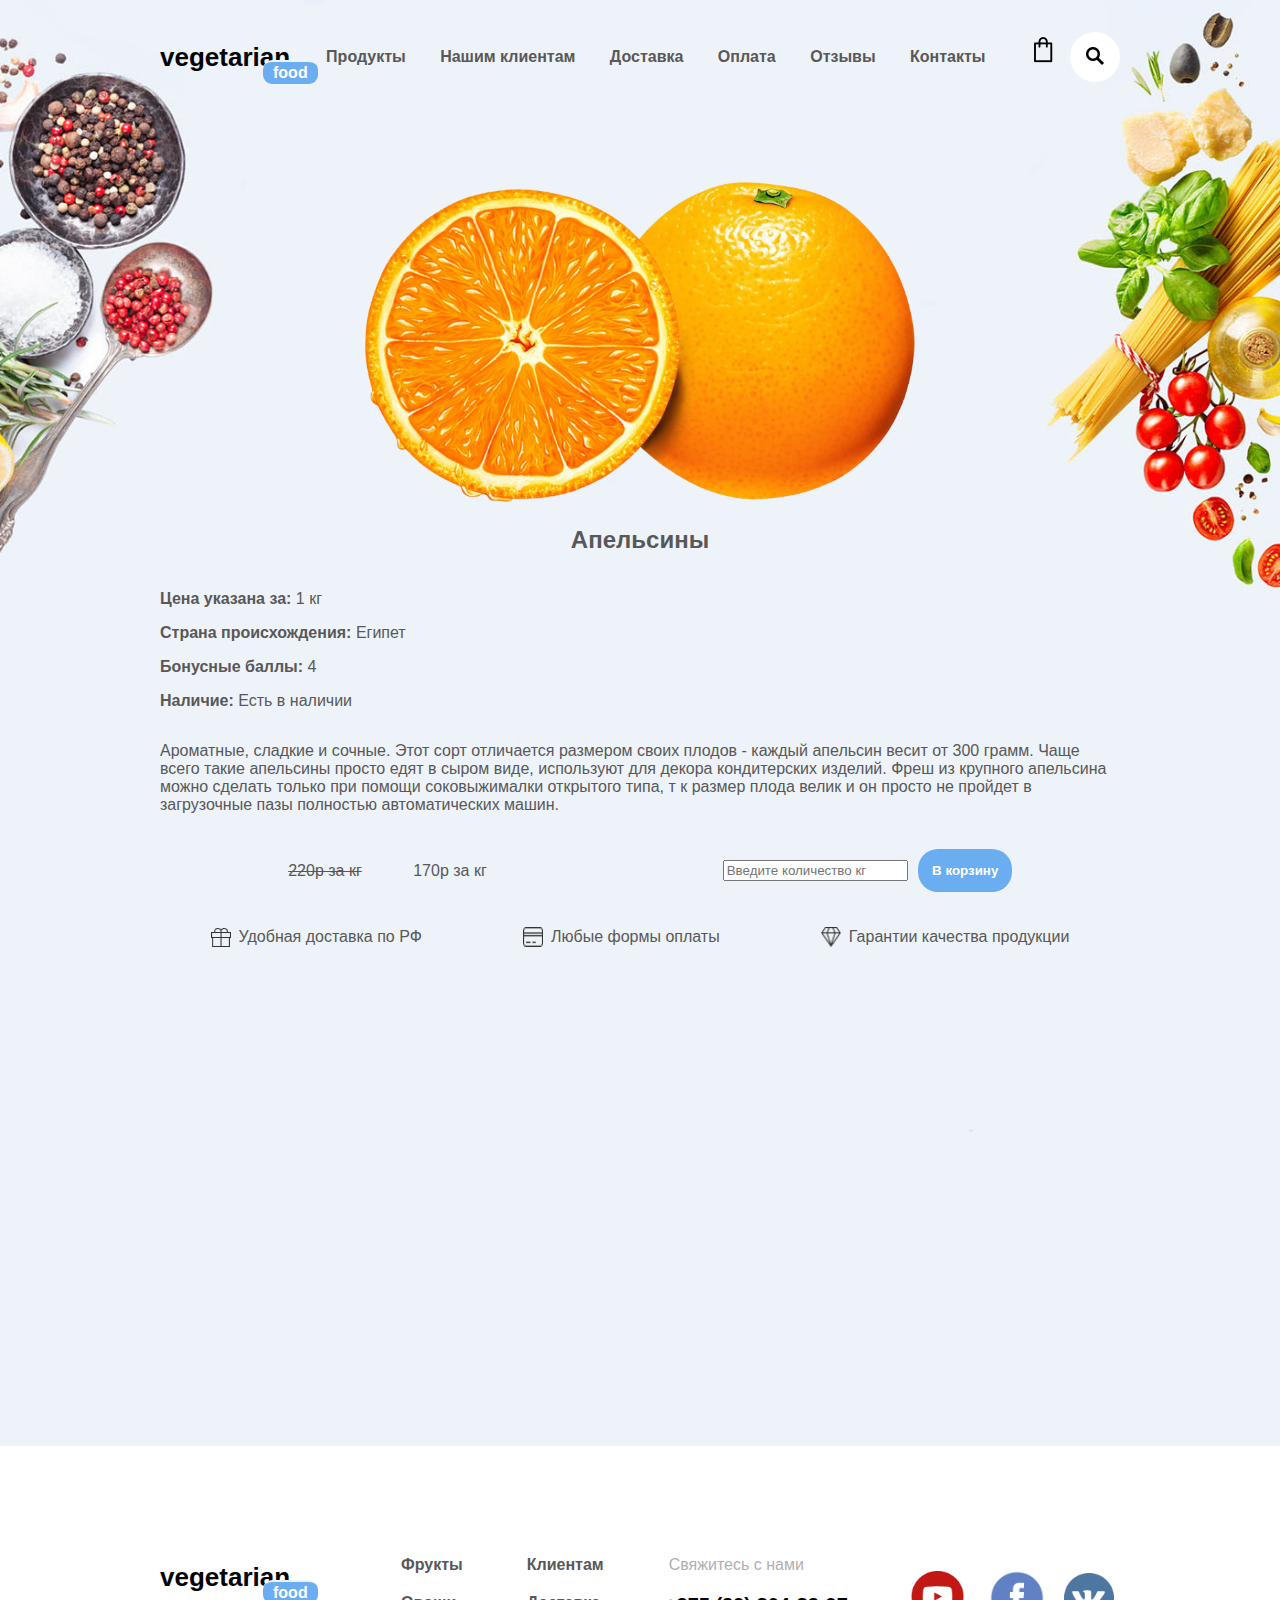
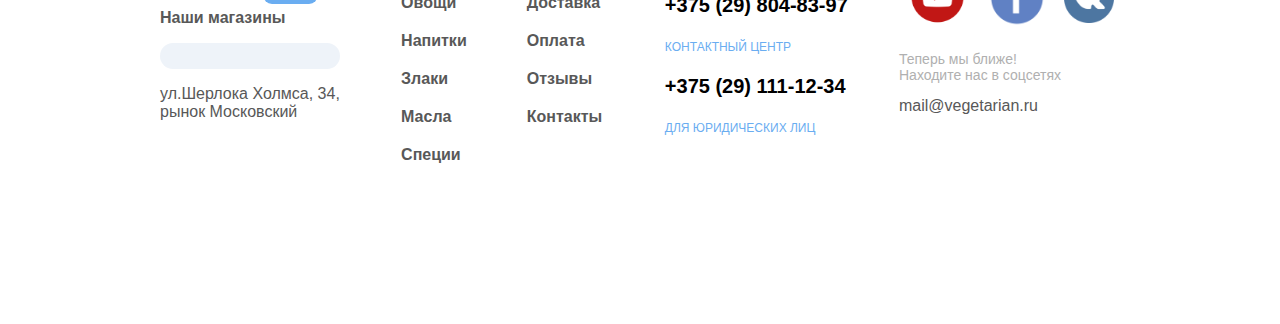
==== commit d9c89758: "veg_six-2" ====
--- a/card/index.html
+++ b/card/index.html
@@ -6,16 +6,7 @@
     <meta name="viewport" content="width=device-width, initial-scale=1.0">
     <title>Vegetarian food</title>
     <link rel="stylesheet" href="../css/style.css" />
-    <link rel="stylesheet" type="text/css" href="../slider/slick-1.8.1/slick/slick.css" />
-    <link rel="stylesheet" type="text/css" href="../slider/slick-1.8.1/slick/slick-theme.css" />
     <link rel="stylesheet" href="/fonts/Proxima%20Nova.ttf">
-
-
-    <script type="text/javascript" src="../js/jquery/jquery-3.4.1.min.js"></script>
-    <script type="text/javascript" src="../js/jquery/jquery-migrate-3.1.0.js"></script>
-    <script type="text/javascript" src="../slider/slick-1.8.1/slick/slick.js"></script>
-    <script type="text/javascript" src="../slider/slick-1.8.1/slick/slick.min.js"></script>
-    <script src="../js/common.js"></script>
 </head>
 
 <body>
@@ -216,4 +207,8 @@
             </article>
         </div>
     </footer>
-</body></html>
+    <script type="text/javascript" src="http://ajax.googleapis.com/ajax/libs/jquery/3.4.1/jquery.min.js"></script>
+    <script src="../js/common.js"></script>
+</body>
+
+</html>
--- a/css/style.css
+++ b/css/style.css
@@ -27,15 +27,15 @@
     cursor: pointer;
 }
 
-button:active, 
+button:active,
 button:focus,
-a:active, 
+a:active,
 a:focus,
 input:active,
 input:focus,
 textarea:active,
-textarea:focus{
-  outline: none;
+textarea:focus {
+    outline: none;
 }
 
 ._theme-title {
@@ -60,7 +60,7 @@
     color: #6aadf1;
 }
 
-._theme-a-blue:hover{
+._theme-a-blue:hover {
     text-decoration: underline;
 }
 
@@ -76,7 +76,8 @@
     border-radius: 20px;
     padding: 14px;
 }
-._theme-btn:hover{
+
+._theme-btn:hover {
     transform: scale(1.05);
 }
 
@@ -105,7 +106,7 @@
     font-weight: bold;
 }
 
-._theme-btn-look:hover{
+._theme-btn-look:hover {
     box-shadow: 0 0 10px 5px rgba(221, 221, 221, 0.6);
 }
 
@@ -157,7 +158,11 @@
     background: 0;
 }
 
-.busket__img,
+.busket__img {
+    width: 32px;
+    height: 32px;
+}
+
 .search__img,
 ._theme-btn-look-img {
     width: 20px;
@@ -257,7 +262,7 @@
     border-radius: 5px;
 }
 
-.recipe-card__img:hover{
+.recipe-card__img:hover {
     opacity: 0.8;
 }
 
@@ -294,7 +299,7 @@
     border-radius: 50%;
 }
 
-.recipe-card__like:hover .recipe-card__like-img{
+.recipe-card__like:hover .recipe-card__like-img {
     width: 17px;
     height: 17px;
 }
@@ -416,7 +421,7 @@
     margin-right: 20px;
 }
 
-.questions-input:hover{
+.questions-input:hover {
     box-shadow: 0 0 10px 5px rgba(221, 221, 221, 0.4);
 }
 
@@ -483,10 +488,11 @@
     align-items: center;
     flex-wrap: wrap;
 }
-.main-selection products-selection__li{
+
+.main-selection products-selection__li {
     background-color: #6aadf1;
     color: white;
-} 
+}
 
 .products-selection__li {
     margin: 7px;
@@ -520,9 +526,10 @@
     align-items: center;
 }
 
-.product-card:hover{
+.product-card:hover {
     box-shadow: 0 0 10px 5px rgba(221, 221, 221, 0.6);
 }
+
 .card-tags {
     margin: 10px 0;
 }
@@ -554,6 +561,7 @@
 .card-img img {
     height: 112px;
     width: 134px;
+    margin: 0 auto;
 }
 
 #card-orange__img {
@@ -631,7 +639,7 @@
 }
 
 .discounts {
-    background-image: url(../img/discounts.jpg);
+    background-image: url(../img/discounts.png);
     background-size: 100%;
     background-repeat: no-repeat;
     background-color: #fff;
@@ -688,15 +696,15 @@
     margin-top: 20px;
 }
 
-.discount-card:hover{
-     box-shadow: 0 0 10px 5px rgba(221, 221, 221, 0.6);
-}
-
-.discount-card-body{
+.discount-card:hover {
+    box-shadow: 0 0 10px 5px rgba(221, 221, 221, 0.6);
+}
+
+.discount-card-body {
     align-self: flex-end
 }
 
-.discount-card .card-tags{
+.discount-card .card-tags {
     position: absolute;
 }
 
@@ -705,7 +713,7 @@
     align-self: flex-start;
 }
 
-.discount-card-description__title{
+.discount-card-description__title {
     margin-top: 0;
 }
 
@@ -714,7 +722,7 @@
     justify-content: space-between;
 }
 
-.discount-card-prices{
+.discount-card-prices {
     margin-right: 15px;
 }
 
@@ -744,6 +752,7 @@
     height: 100px;
     width: 100px;
 }
+
 
 /*
 .discount-card__btn{
@@ -951,7 +960,8 @@
     text-align: center;
     margin-top: 10px;
 }
-.footer-geo__ul{
+
+.footer-geo__ul {
     padding: 0;
 }
 
@@ -1040,6 +1050,18 @@
     .products-cards .product-card {
         margin-right: 1em;
     }
+
+    .main-head .card-basket .card-busket__btn {
+        left: 60px;
+    }
+
+    .client-card-example:first-child {
+        margin-right: 50px;
+    }
+
+    .questions-inputs__qust {
+        margin-bottom: 20px;
+    }
 }
 
 @media (max-width: 768px) {
@@ -1058,6 +1080,40 @@
     .products-selection {
         justify-content: flex-start;
     }
+
+    .card-img {
+        margin: 0 auto;
+    }
+
+    .main-head .card-basket .card-busket__btn {
+        left: 110px;
+    }
+
+    .client {
+        background-repeat: repeat;
+    }
+
+    .client-card {
+        height: 712px;
+    }
+
+    .client-card-body {
+        flex-direction: column;
+        align-items: center;
+    }
+
+    .client-card-example:first-child {
+        margin-bottom: 30px;
+        margin-right: 0;
+    }
+
+    .questions-left {
+        margin-right: 0;
+    }
+
+    .questions-inputs__qust {
+        margin-bottom: 20px;
+    }
 }
 
 @media (max-width: 540px) {
@@ -1075,6 +1131,61 @@
 
     .products-selection {
         justify-content: flex-start;
+    }
+
+    .main-head .card-basket .card-busket__btn {
+        left: 220px;
+    }
+
+    .main-information {
+        margin: 0;
+    }
+
+    .main-information__h2 {
+        font-size: 20px;
+    }
+
+    .client {
+        background-repeat: repeat;
+    }
+
+    .client-card {
+        height: 726px;
+        padding: 20px 0 0 0;
+    }
+
+    .client-card-body {
+        flex-direction: column;
+    }
+
+    .client-card-example {
+        width: 285px;
+    }
+
+    .client-card-example:first-child {
+        margin-bottom: 30px;
+        margin-right: 0;
+    }
+
+    .questions-left {
+        margin-right: 0;
+    }
+
+    .questions-input {
+        margin-bottom: 20px;
+    }
+
+}
+
+@media (max-width: 568px) {
+    .main-head .card-basket .card-busket__btn {
+        position: relative;
+        left: 0;
+        right: 0;
+        top: 0;
+        bottom: 0;
+        display: block;
+        margin: 0 auto;
     }
 }
 
